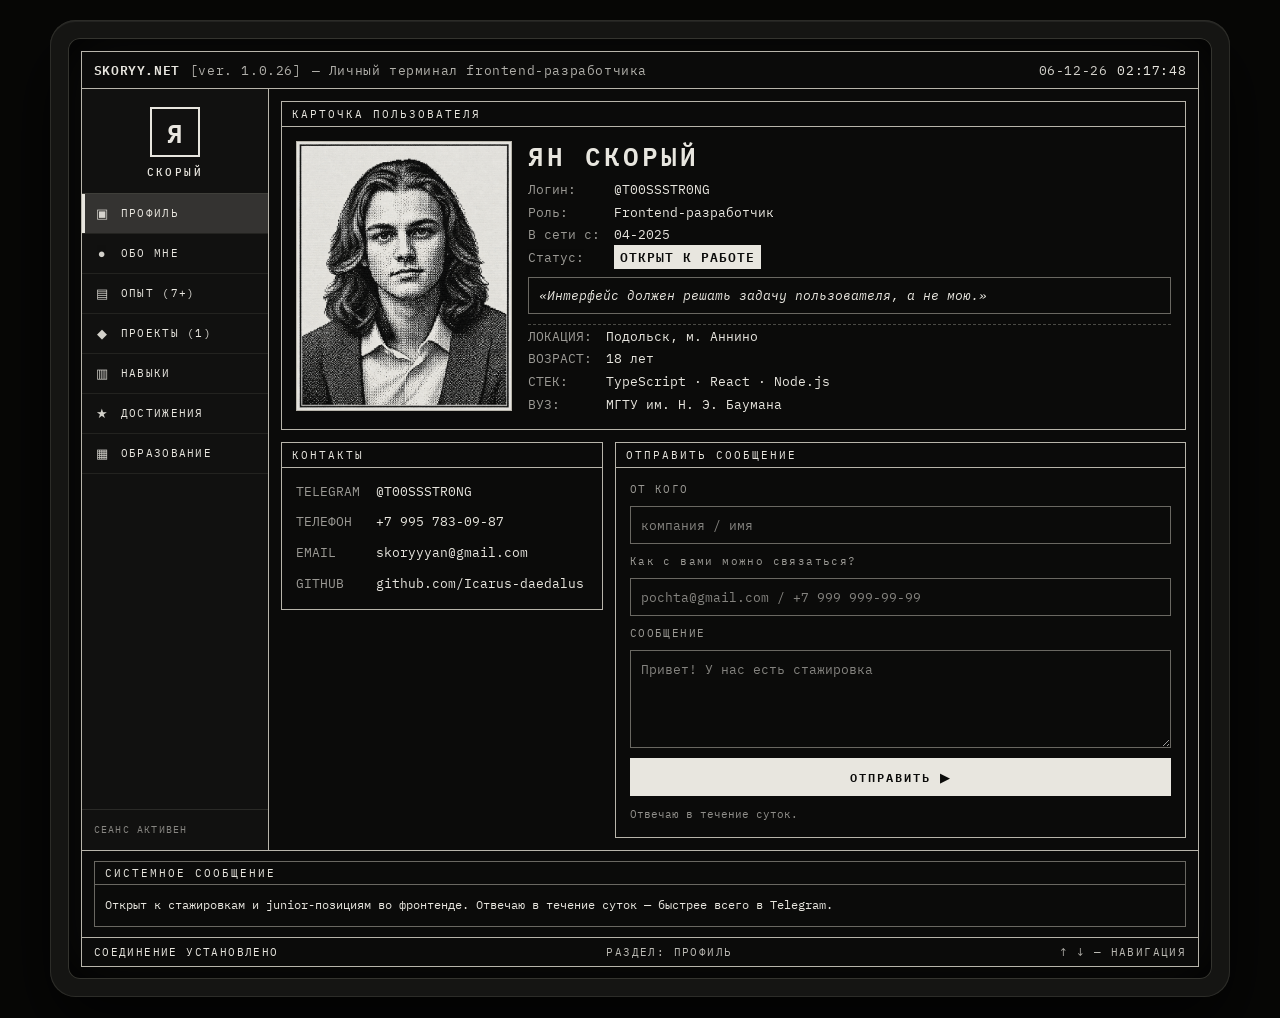
==== index.html @ ee19c8b4 "init" ====
<!DOCTYPE html>
<html lang="ru">
<head>
    <meta charset="UTF-8">
    <meta name="viewport" content="width=device-width, initial-scale=1.0">
    <title>Ян Скорый — Frontend-разработчик</title>
    <link rel="stylesheet" href="./index.css">
</head>
<body>
    <div class="frame">
        <div class="bezel">
            <div class="screen">
                <div class="terminal">
                    <header>
                        <div class="info">
                            <span class="brand">SKORYY.NET</span>
                            <span class="version">[ver. 1.0.26]</span>
                            <span class="subtitle wide-only">— Личный терминал frontend-разработчика</span>
                        </div>
                        <div class="date-time" title="Московское время">
                            <span id="date" class="wide-only"></span>
                            <span id="time"></span>
                        </div>
                    </header>

                    <div class="layout">
                        <aside class="sidebar">
                            <div class="sidebar-profile">
                                <div class="avatar" aria-hidden="true">Я</div>
                                <div class="sidebar-person">
                                    <div class="sidebar-name"><span class="narrow-only">ЯН </span>СКОРЫЙ</div>
                                    <div class="sidebar-role narrow-only">Frontend-разработчик · 18 лет</div>
                                </div>
                                <span class="badge badge--sm narrow-only">ОТКРЫТ</span>
                            </div>

                            <nav class="main-nav">
                                <a href="#/"><span class="nav-icon" aria-hidden="true">▣</span><span class="nav-label">ПРОФИЛЬ</span></a>
                                <a href="#/about"><span class="nav-icon" aria-hidden="true">●</span><span class="nav-label">ОБО МНЕ</span></a>
                                <a href="#/experience"><span class="nav-icon" aria-hidden="true">▤</span><span class="nav-label">ОПЫТ (7+)</span></a>
                                <a href="#/projects"><span class="nav-icon" aria-hidden="true">◆</span><span class="nav-label">ПРОЕКТЫ (1)</span></a>
                                <a href="#/skills"><span class="nav-icon" aria-hidden="true">▥</span><span class="nav-label">НАВЫКИ</span></a>
                                <a href="#/achievements"><span class="nav-icon" aria-hidden="true">★</span><span class="nav-label">ДОСТИЖЕНИЯ</span></a>
                                <a href="#/education"><span class="nav-icon" aria-hidden="true">▦</span><span class="nav-label">ОБРАЗОВАНИЕ</span></a>
                            </nav>

                            <div class="sidebar-footer wide-only">СЕАНС АКТИВЕН</div>
                        </aside>

                        <main id="main"></main>
                    </div>

                    <section class="sys-msg">
                        <div class="sys-msg-box">
                            <h2 class="sys-msg-title">СИСТЕМНОЕ СООБЩЕНИЕ</h2>
                            <p id="sys-msg" class="sys-msg-text"></p>
                        </div>
                    </section>

                    <footer class="status-bar">
                        <span>СОЕДИНЕНИЕ УСТАНОВЛЕНО</span>
                        <span class="status-section">РАЗДЕЛ: <span id="section-label"></span></span>
                        <span class="status-hint wide-only">↑ ↓ — НАВИГАЦИЯ</span>
                        <span class="status-hint narrow-only">СВАЙП ТАБОВ ⇄</span>
                    </footer>
                </div>
            </div>
        </div>
    </div>

    <script src="./scripts/router.js"></script>
</body>
</html>
---- index.css ----
@import url('https://fonts.googleapis.com/css2?family=IBM+Plex+Mono:wght@400;500;600&display=swap');
@import url('./global.css');

@import url('./pages/profile/profile.css');
@import url('./pages/about/about.css');
@import url('./pages/experience/experience.css');
@import url('./pages/projects/projects.css');
@import url('./pages/skills/skills.css');
@import url('./pages/achievements/achievements.css');
@import url('./pages/education/education.css');
@import url('./pages/contact/contact.css');
@import url('./pages/page404/404.css');
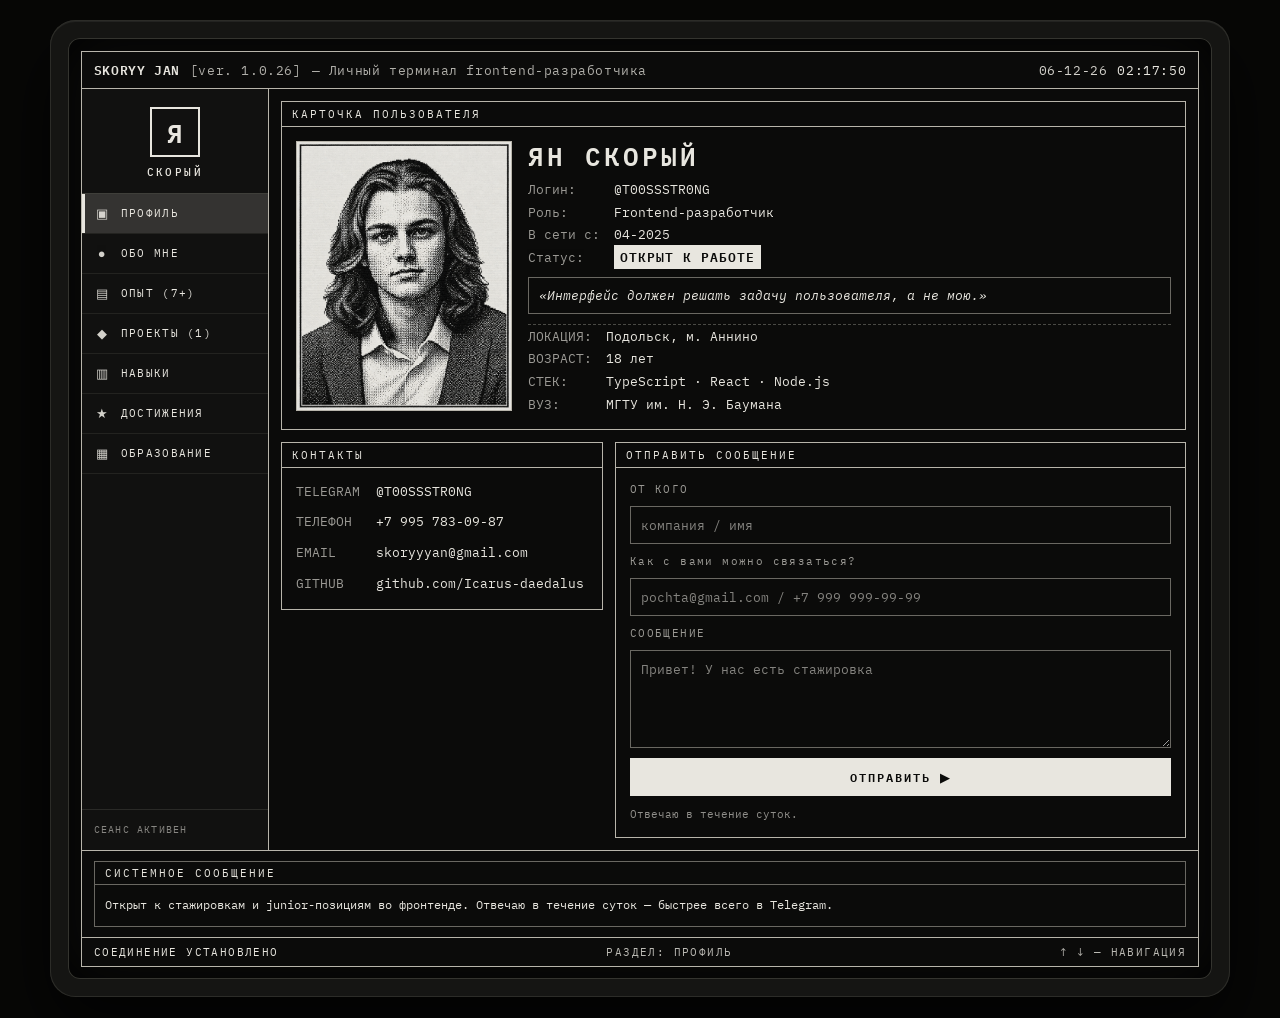
==== commit 3775b67a: "renamed brand" ====
--- a/index.html
+++ b/index.html
@@ -13,7 +13,7 @@
                 <div class="terminal">
                     <header>
                         <div class="info">
-                            <span class="brand">SKORYY.NET</span>
+                            <span class="brand">SKORYY JAN</span>
                             <span class="version">[ver. 1.0.26]</span>
                             <span class="subtitle wide-only">— Личный терминал frontend-разработчика</span>
                         </div>
